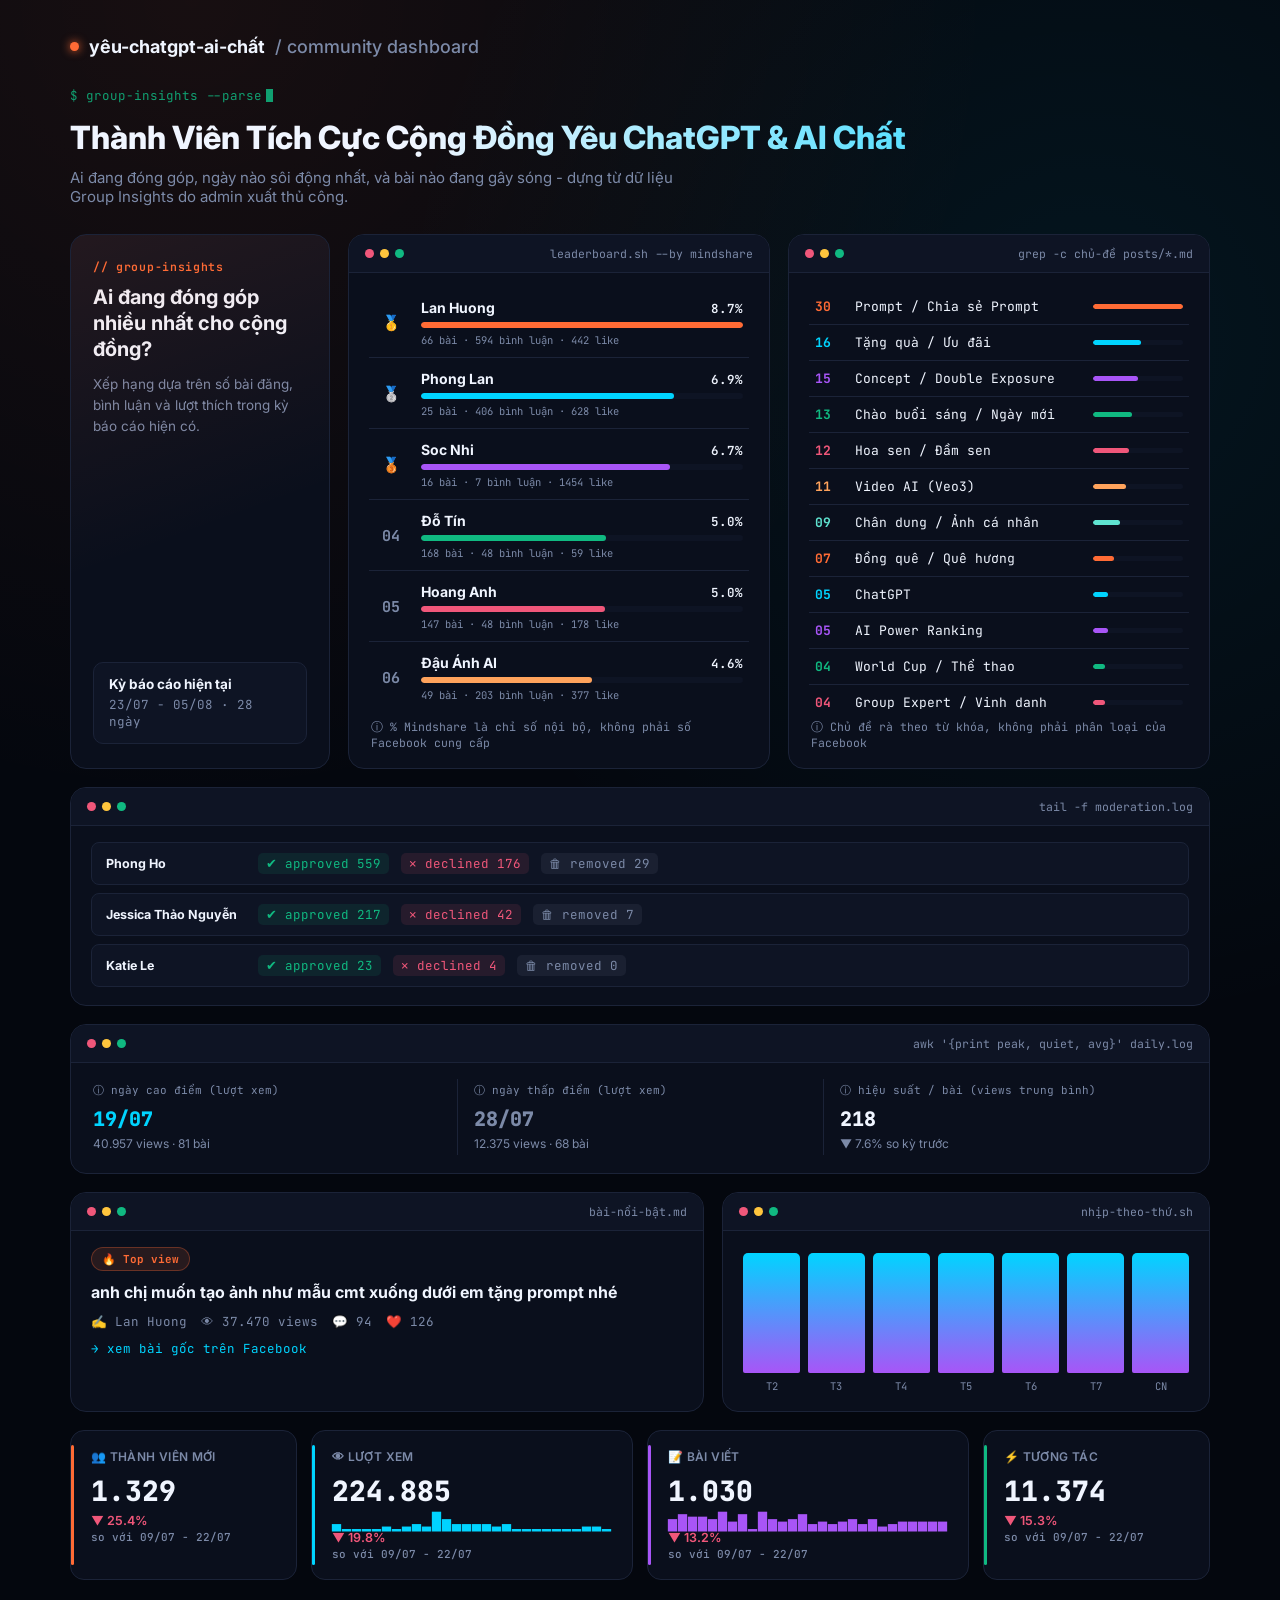
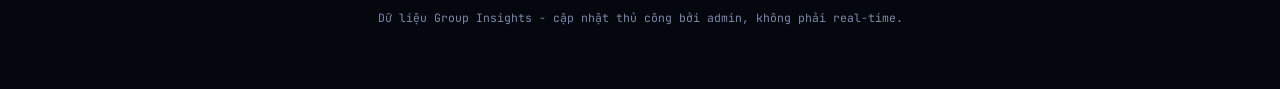
==== index.html @ 7f8bf63a "Dashboard số liệu group Facebook Yêu ChatGPT & AI Chất Đọc CSV Insights xuất tay từ Facebook, hiển t" ====
<!doctype html>
<html lang="vi">
<head>
<meta charset="UTF-8">
<meta name="viewport" content="width=device-width, initial-scale=1.0">
<title>Thành Viên Tích Cực - Yêu ChatGPT & AI Chất</title>
<link rel="stylesheet" href="style.css">
</head>
<body>
<div class="wrap">
  <header>
    <div class="brand"><span class="dot"></span>yêu-chatgpt-ai-chất <span>/ community dashboard</span></div>
  </header>

  <div class="hero">
    <div class="prompt-line">$ group-insights --parse<span class="cursor"></span></div>
    <h1>Thành Viên Tích Cực Cộng Đồng Yêu ChatGPT &amp; AI Chất</h1>
    <p>Ai đang đóng góp, ngày nào sôi động nhất, và bài nào đang gây sóng - dựng từ dữ liệu Group Insights do admin xuất thủ công.</p>
  </div>

  <div id="app">
    <div class="loading">$ đang đọc dữ liệu...</div>
  </div>

  <footer class="foot">Dữ liệu Group Insights - cập nhật thủ công bởi admin, không phải real-time.</footer>
</div>

<script src="data-parser.js"></script>
<script>
const CSV_FILE = 'Facebook_Group_Insights_8-07-2026.csv';
const numVi = new Intl.NumberFormat('vi-VN');
const fmtDate = (iso) => { const [y,m,d] = iso.split('-'); return `${d}/${m}`; };

const PALETTE = ['#FF6B35', '#00D4FF', '#A855F7', '#10B981', '#F0577A', '#FFA35C', '#5FE3D0'];
function colorFor(index) { return PALETTE[index % PALETTE.length]; }

function rankBadge(i) {
  if (i === 0) return '🥇';
  if (i === 1) return '🥈';
  if (i === 2) return '🥉';
  return String(i + 1).padStart(2, '0');
}

function renderLeaderboard(container, ranked) {
  const top = ranked.slice(0, 10);
  const max = top[0].mindsharePct;
  container.innerHTML = top.map((c, i) => `
    <div class="rank-row">
      <div class="rank-badge">${rankBadge(i)}</div>
      <div class="rank-body">
        <div class="rank-top">
          <span class="rank-name">${c.name}</span>
          <span class="rank-pct mono">${c.mindsharePct.toFixed(1)}%</span>
        </div>
        <div class="rank-bar-track"><div class="rank-bar-fill" style="width:${(c.mindsharePct / max) * 100}%;background:${colorFor(i)}"></div></div>
        <div class="rank-meta mono">${c.posts} bài · ${c.comments} bình luận · ${c.likes} like</div>
      </div>
    </div>
  `).join('');
}

function renderTopicsGrep(container, topics) {
  const sorted = [...topics].sort((a, b) => b.count - a.count);
  const max = sorted[0].count;
  container.innerHTML = sorted.map((t, i) => `
    <div class="grep-row">
      <span class="grep-count mono" style="color:${colorFor(i)}">${String(t.count).padStart(2, '0')}</span>
      <span class="grep-label">${t.label}</span>
      <span class="grep-bar-track"><span class="grep-bar-fill" style="width:${(t.count / max) * 100}%;background:${colorFor(i)}"></span></span>
    </div>
  `).join('');
}

function renderModerationLog(container, adminModeration) {
  container.innerHTML = adminModeration.map((a) => `
    <div class="modlog-row mono">
      <span class="modlog-admin">${a.admin}</span>
      <span class="modlog-tag approved">✔ approved ${numVi.format(a.postsApproved)}</span>
      <span class="modlog-tag declined">✕ declined ${numVi.format(a.postsDeclined)}</span>
      <span class="modlog-tag removed">🗑 removed ${numVi.format(a.postsRemoved)}</span>
    </div>
  `).join('');
}

const SPARK_CHARS = '▁▂▃▄▅▆▇█';
function sparkline(daily, key) {
  const sorted = [...daily].sort((a, b) => a.date.localeCompare(b.date));
  const values = sorted.map((d) => d[key]);
  const max = Math.max(...values), min = Math.min(...values);
  return values.map((v) => {
    const ratio = max === min ? 0.5 : (v - min) / (max - min);
    return SPARK_CHARS[Math.min(SPARK_CHARS.length - 1, Math.floor(ratio * SPARK_CHARS.length))];
  }).join('');
}

function renderWeekdayChart(container, weekdayActivity) {
  const labelsVi = { Monday: 'T2', Tuesday: 'T3', Wednesday: 'T4', Thursday: 'T5', Friday: 'T6', Saturday: 'T7', Sunday: 'CN' };
  const max = Math.max(...weekdayActivity.map((d) => d.value));
  container.innerHTML = weekdayActivity.map((d) => `
    <div class="weekday-col">
      <div class="weekday-bar" style="height:${Math.max((d.value / max) * 100, 4)}%" title="${labelsVi[d.weekday]}: ${numVi.format(d.value)}"></div>
      <div class="weekday-label">${labelsVi[d.weekday] || d.weekday}</div>
    </div>
  `).join('');
}

function deltaHtml(card, previousLabel) {
  if (card.pctChange === null) return '<div class="stat-delta">không có kỳ trước để so sánh</div>';
  const up = card.pctChange >= 0;
  const arrow = up ? '▲' : '▼';
  const cls = up ? 'up' : 'down';
  return `<div class="stat-delta ${cls}">${arrow} ${Math.abs(card.pctChange).toFixed(1)}%
    <span class="period">so với ${previousLabel || 'kỳ trước'}</span></div>`;
}

async function main() {
  const app = document.getElementById('app');
  let csvText;
  try {
    const res = await fetch(CSV_FILE);
    if (!res.ok) throw new Error('HTTP ' + res.status);
    csvText = await res.text();
  } catch (err) {
    app.innerHTML = `<div class="error-box">
      Không đọc được file <code>${CSV_FILE}</code>.<br>
      Nếu bạn mở file này bằng cách double-click (file://), trình duyệt sẽ chặn đọc CSV cùng thư mục vì lý do bảo mật (CORS).<br>
      Hãy chạy: <code>python3 -m http.server 8000</code> trong thư mục này rồi mở <code>http://localhost:8000</code>.
    </div>`;
    console.error(err);
    return;
  }

  const data = window.DataParser.parseGroupInsights(csvText);
  const ranked = window.DataParser.computeMindshare(data.contributors);
  const overview = window.DataParser.computeOverviewCards(data.daily);
  const periodLabel = `${fmtDate(overview.periodLabel.split(' - ')[0])} - ${fmtDate(overview.periodLabel.split(' - ')[1])}`;
  const prevLabelShort = overview.previousPeriodLabel
    ? `${fmtDate(overview.previousPeriodLabel.split(' - ')[0])} - ${fmtDate(overview.previousPeriodLabel.split(' - ')[1])}`
    : null;

  const topPost = [...data.topPosts].sort((a, b) => b.views - a.views)[0];
  const { peak, quiet } = window.DataParser.findPeakAndQuietDay(data.daily, 'viewed');
  const efficiency = window.DataParser.computeContentEfficiency(data.daily);
  const viewsSpark = sparkline(data.daily, 'viewed');
  const postsSpark = sparkline(data.daily, 'posts');

  app.innerHTML = `
    <div class="grid-main">
      <div class="info-card">
        <div>
          <div class="tag mono">// group-insights</div>
          <h2>Ai đang đóng góp nhiều nhất cho cộng đồng?</h2>
          <p>Xếp hạng dựa trên số bài đăng, bình luận và lượt thích trong kỳ báo cáo hiện có.</p>
        </div>
        <div class="period-box">
          <b>Kỳ báo cáo hiện tại</b>
          ${periodLabel} · ${data.daily.length} ngày
        </div>
      </div>

      <div class="panel">
        <div class="term-head">
          <div class="term-dots"><span class="r"></span><span class="y"></span><span class="g"></span></div>
          <span class="term-label">leaderboard.sh --by mindshare</span>
        </div>
        <div class="rank-list" id="leaderboard"></div>
        <div class="mindshare-note" title="Mindshare = Posts×3 + Comments×1 + Likes×0.5, chuẩn hoá theo tổng. Xem docs/adr/0001-mindshare-score-formula.md">ⓘ % Mindshare là chỉ số nội bộ, không phải số Facebook cung cấp</div>
      </div>

      <div class="panel">
        <div class="term-head">
          <div class="term-dots"><span class="r"></span><span class="y"></span><span class="g"></span></div>
          <span class="term-label">grep -c chủ-đề posts/*.md</span>
        </div>
        <div class="grep-list" id="topics-grep"></div>
        <div class="mindshare-note" id="topics-note"></div>
      </div>
    </div>

    <div class="panel" style="margin-top:18px">
      <div class="term-head">
        <div class="term-dots"><span class="r"></span><span class="y"></span><span class="g"></span></div>
        <span class="term-label">tail -f moderation.log</span>
      </div>
      <div class="modlog" id="modlog"></div>
    </div>

    <div class="panel" style="margin-top:18px">
      <div class="term-head">
        <div class="term-dots"><span class="r"></span><span class="y"></span><span class="g"></span></div>
        <span class="term-label">awk '{print peak, quiet, avg}' daily.log</span>
      </div>
      <div class="pulse-row">
        <div class="pulse-col">
          <div class="pulse-label">ⓘ ngày cao điểm (lượt xem)</div>
          <div class="pulse-value peak">${fmtDate(peak.date)}</div>
          <div class="pulse-sub">${numVi.format(peak.viewed)} views · ${peak.posts} bài</div>
        </div>
        <div class="pulse-col">
          <div class="pulse-label">ⓘ ngày thấp điểm (lượt xem)</div>
          <div class="pulse-value quiet">${fmtDate(quiet.date)}</div>
          <div class="pulse-sub">${numVi.format(quiet.viewed)} views · ${quiet.posts} bài</div>
        </div>
        <div class="pulse-col">
          <div class="pulse-label">ⓘ hiệu suất / bài (views trung bình)</div>
          <div class="pulse-value">${numVi.format(Math.round(efficiency.currentAvg))}</div>
          <div class="pulse-sub">${efficiency.pctChange === null ? 'không có kỳ trước' : `${efficiency.pctChange >= 0 ? '▲' : '▼'} ${Math.abs(efficiency.pctChange).toFixed(1)}% so kỳ trước`}</div>
        </div>
      </div>
    </div>

    <div class="row-2col">
      <div class="panel">
        <div class="term-head">
          <div class="term-dots"><span class="r"></span><span class="y"></span><span class="g"></span></div>
          <span class="term-label">bài-nổi-bật.md</span>
        </div>
        <div class="spotlight">
          <span class="spotlight-badge">🔥 Top view</span>
          <div class="spotlight-title">${topPost.title.length > 140 ? topPost.title.slice(0, 140) + '…' : topPost.title}</div>
          <div class="spotlight-meta">
            <span>✍️ ${topPost.member}</span>
            <span>👁 ${numVi.format(topPost.views)} views</span>
            <span>💬 ${numVi.format(topPost.comments)}</span>
            <span>❤️ ${numVi.format(topPost.reactions)}</span>
          </div>
          <a class="spotlight-link" href="${topPost.link}" target="_blank" rel="noopener">→ xem bài gốc trên Facebook</a>
        </div>
      </div>
      <div class="panel">
        <div class="term-head">
          <div class="term-dots"><span class="r"></span><span class="y"></span><span class="g"></span></div>
          <span class="term-label">nhịp-theo-thứ.sh</span>
        </div>
        <div class="weekday-chart" id="weekday-chart"></div>
      </div>
    </div>

    <div class="stats-row">
      <div class="stat-card" style="--stat-color:var(--orange)">
        <div class="stat-label">👥 Thành viên mới</div>
        <div class="stat-value">${numVi.format(overview.cards.joined.current)}</div>
        ${deltaHtml(overview.cards.joined, prevLabelShort)}
      </div>
      <div class="stat-card" style="--stat-color:var(--cyan)">
        <div class="stat-label">👁 Lượt xem</div>
        <div class="stat-value">${numVi.format(overview.cards.viewed.current)}</div>
        <div class="sparkline" style="color:var(--cyan)">${viewsSpark}</div>
        ${deltaHtml(overview.cards.viewed, prevLabelShort)}
      </div>
      <div class="stat-card" style="--stat-color:var(--purple)">
        <div class="stat-label">📝 Bài viết</div>
        <div class="stat-value">${numVi.format(overview.cards.posts.current)}</div>
        <div class="sparkline" style="color:var(--purple)">${postsSpark}</div>
        ${deltaHtml(overview.cards.posts, prevLabelShort)}
      </div>
      <div class="stat-card" style="--stat-color:var(--green)">
        <div class="stat-label">⚡ Tương tác</div>
        <div class="stat-value">${numVi.format(overview.cards.interactions.current)}</div>
        ${deltaHtml(overview.cards.interactions, prevLabelShort)}
      </div>
    </div>
  `;

  renderLeaderboard(document.getElementById('leaderboard'), ranked);
  renderWeekdayChart(document.getElementById('weekday-chart'), data.weekdayActivity);
  renderModerationLog(document.getElementById('modlog'), data.adminModeration);

  try {
    const topicsRes = await fetch('topics.json');
    const topicsData = await topicsRes.json();
    renderTopicsGrep(document.getElementById('topics-grep'), topicsData.topics);
    const noteEl = document.getElementById('topics-note');
    noteEl.textContent = 'ⓘ Chủ đề rà theo từ khóa, không phải phân loại của Facebook';
    noteEl.title = topicsData.note;
  } catch (err) {
    document.getElementById('topics-grep').innerHTML = '<div class="loading">Chưa có dữ liệu chủ đề (topics.json).</div>';
    console.error(err);
  }

}

main();
</script>
</body>
</html>
---- style.css ----
@import url('https://fonts.googleapis.com/css2?family=JetBrains+Mono:wght@400;500;600;700&family=Inter:wght@400;500;600;700;800&display=swap');

:root {
  --bg: #04070E;
  --panel: #0A0F1C;
  --panel-2: #0E1424;
  --border: #1B2338;
  --text: #F0F5FF;
  --muted: #7C8AA8;
  --orange: #FF6B35;
  --cyan: #00D4FF;
  --green: #10B981;
  --purple: #A855F7;
  --red: #F0577A;
}

* { box-sizing: border-box; }

body {
  margin: 0;
  background: var(--bg);
  background-image: radial-gradient(circle at 15% 0%, rgba(255,107,53,0.08), transparent 40%),
                     radial-gradient(circle at 85% 20%, rgba(0,212,255,0.07), transparent 40%);
  color: var(--text);
  font-family: 'Inter', -apple-system, sans-serif;
  -webkit-font-smoothing: antialiased;
}

.mono { font-family: 'JetBrains Mono', monospace; }

.wrap { max-width: 1180px; margin: 0 auto; padding: 24px 20px 64px; }

header {
  display: flex;
  align-items: center;
  justify-content: space-between;
  padding: 12px 0 30px;
}
.brand { font-size: 18px; font-weight: 700; display: flex; align-items: center; gap: 10px; }
.brand .dot { width: 9px; height: 9px; border-radius: 50%; background: var(--orange); box-shadow: 0 0 10px var(--orange); }
.brand span { color: var(--muted); font-weight: 500; }

.prompt-line {
  font-family: 'JetBrains Mono', monospace;
  font-size: 12.5px;
  color: var(--green);
  margin: 0 0 14px;
  opacity: 0.85;
}
.prompt-line .cursor { display: inline-block; width: 7px; height: 13px; background: var(--green); margin-left: 4px; animation: blink 1.1s steps(1) infinite; vertical-align: -2px; }
@keyframes blink { 50% { opacity: 0; } }

.hero h1 {
  font-size: 32px; margin: 0 0 10px; font-weight: 800; line-height: 1.25;
  background: linear-gradient(90deg, #F0F5FF 30%, var(--cyan));
  -webkit-background-clip: text; background-clip: text; color: transparent;
}
.hero p { color: var(--muted); margin: 0 0 28px; font-size: 15px; max-width: 640px; }

.grid-main {
  display: grid;
  grid-template-columns: 260px 1fr 1fr;
  gap: 18px;
  align-items: stretch;
}
@media (max-width: 1050px) and (min-width: 821px) {
  .grid-main { grid-template-columns: 1fr 1fr; }
  .grid-main .info-card { grid-column: 1 / -1; }
}

.info-card {
  background: var(--panel);
  border: 1px solid var(--border);
  border-radius: 16px;
  padding: 24px 22px;
  display: flex;
  flex-direction: column;
  justify-content: space-between;
  position: relative;
  overflow: hidden;
}
.info-card::before {
  content: '';
  position: absolute; inset: 0;
  background: linear-gradient(160deg, rgba(255,107,53,0.10), transparent 55%);
  pointer-events: none;
}
.info-card .tag { font-family: 'JetBrains Mono', monospace; color: var(--orange); font-size: 11.5px; font-weight: 600; letter-spacing: 0.06em; }
.info-card h2 { font-size: 20px; line-height: 1.3; margin: 10px 0 12px; font-weight: 700; }
.info-card p { color: var(--muted); font-size: 13.5px; line-height: 1.55; margin: 0 0 20px; }
.info-card .period-box {
  background: var(--panel-2);
  border: 1px solid var(--border);
  border-radius: 10px;
  padding: 13px 15px;
  font-size: 12.5px;
  color: var(--muted);
  font-family: 'JetBrains Mono', monospace;
}
.info-card .period-box b { color: var(--text); display: block; margin-bottom: 4px; font-size: 13.5px; font-family: 'Inter', sans-serif; }

.panel {
  background: var(--panel);
  border: 1px solid var(--border);
  border-radius: 16px;
  padding: 0 20px 18px;
  display: flex;
  flex-direction: column;
  overflow: hidden;
}

/* Chrome cửa sổ terminal - chữ ký thị giác của dashboard, khớp với block code trên trang cá nhân của Phong */
.term-head {
  display: flex; align-items: center; justify-content: space-between;
  margin: 0 -20px 16px; padding: 11px 16px;
  background: var(--panel-2); border-bottom: 1px solid var(--border);
}
.term-dots { display: flex; gap: 6px; }
.term-dots span { width: 9px; height: 9px; border-radius: 50%; display: block; }
.term-dots .r { background: #F0577A; }
.term-dots .y { background: #FFC53D; }
.term-dots .g { background: #10B981; }
.term-label { font-family: 'JetBrains Mono', monospace; font-size: 11.5px; color: var(--muted); }

.mindshare-note {
  font-size: 11.5px; color: var(--muted); margin: 10px 2px 0; font-family: 'JetBrains Mono', monospace;
}

/* Leaderboard (thay treemap) */
.rank-list {
  display: flex;
  flex-direction: column;
  gap: 2px;
  max-height: 420px;
  overflow-y: auto;
}
.rank-row {
  display: flex;
  align-items: center;
  gap: 14px;
  padding: 10px 6px;
  border-bottom: 1px solid var(--border);
}
.rank-row:last-child { border-bottom: none; }
.rank-badge {
  width: 32px; flex-shrink: 0; text-align: center;
  font-family: 'JetBrains Mono', monospace; font-weight: 700; color: var(--muted); font-size: 15px;
}
.rank-body { flex: 1; min-width: 0; }
.rank-top { display: flex; justify-content: space-between; align-items: baseline; margin-bottom: 5px; }
.rank-name { font-weight: 700; font-size: 14px; overflow: hidden; text-overflow: ellipsis; white-space: nowrap; }
.rank-pct { font-size: 12.5px; color: var(--text); font-weight: 600; }
.rank-bar-track { height: 6px; background: var(--panel-2); border-radius: 4px; overflow: hidden; margin-bottom: 5px; }
.rank-bar-fill { height: 100%; border-radius: 4px; }
.rank-meta { font-size: 10.5px; color: var(--muted); }

/* Topics as grep-style output (thay word cloud) */
.grep-list {
  display: flex;
  flex-direction: column;
  gap: 0;
  max-height: 420px;
  overflow-y: auto;
  font-family: 'JetBrains Mono', monospace;
}
.grep-row {
  display: grid;
  grid-template-columns: 28px 1fr 90px;
  align-items: center;
  gap: 12px;
  padding: 9px 6px;
  border-bottom: 1px solid var(--border);
  font-size: 13px;
}
.grep-row:last-child { border-bottom: none; }
.grep-count { font-weight: 700; }
.grep-label { color: var(--text); }
.grep-bar-track { height: 5px; background: var(--panel-2); border-radius: 3px; overflow: hidden; }
.grep-bar-fill { display: block; height: 100%; border-radius: 3px; }

/* Moderation log */
.modlog { display: flex; flex-direction: column; gap: 8px; }
.modlog-row {
  display: flex; flex-wrap: wrap; align-items: center; gap: 12px;
  background: var(--panel-2); border: 1px solid var(--border); border-radius: 8px;
  padding: 10px 14px; font-size: 12.5px;
}
.modlog-admin { font-weight: 700; color: var(--text); min-width: 140px; font-family: 'Inter', sans-serif; }
.modlog-tag { padding: 2px 8px; border-radius: 5px; }
.modlog-tag.approved { color: var(--green); background: rgba(16,185,129,0.1); }
.modlog-tag.declined { color: var(--red); background: rgba(240,87,122,0.1); }
.modlog-tag.removed { color: var(--muted); background: rgba(124,138,168,0.1); }

.stats-row {
  display: grid;
  grid-template-columns: repeat(4, 1fr);
  gap: 14px;
  margin-top: 18px;
}

.stat-card {
  background: var(--panel);
  border: 1px solid var(--border);
  border-radius: 14px;
  padding: 18px 20px;
  position: relative;
}
.stat-card::before {
  content: ''; position: absolute; left: 0; top: 14px; bottom: 14px; width: 3px; border-radius: 3px;
  background: var(--stat-color, var(--orange));
}
.stat-label { display: flex; align-items: center; gap: 8px; color: var(--muted); font-size: 12px; font-weight: 600; text-transform: uppercase; letter-spacing: 0.03em; }
.stat-value { font-size: 28px; font-weight: 800; margin: 8px 0 4px; font-family: 'JetBrains Mono', monospace; }
.stat-delta { font-size: 12.5px; font-weight: 600; }
.stat-delta.up { color: var(--green); }
.stat-delta.down { color: var(--red); }
.stat-delta .period { color: var(--muted); font-weight: 500; display: block; margin-top: 2px; font-family: 'JetBrains Mono', monospace; font-size: 11px; }

.row-2col {
  display: grid;
  grid-template-columns: 1.3fr 1fr;
  gap: 18px;
  margin-top: 18px;
}

.spotlight {
  display: flex;
  flex-direction: column;
  gap: 10px;
}
.spotlight-badge {
  display: inline-flex; align-items: center; gap: 6px; align-self: flex-start;
  background: rgba(255,107,53,0.12); border: 1px solid rgba(255,107,53,0.3); color: var(--orange);
  font-family: 'JetBrains Mono', monospace; font-size: 11px; font-weight: 700; padding: 4px 10px; border-radius: 20px;
}
.spotlight-title { font-size: 16px; font-weight: 700; line-height: 1.4; }
.spotlight-meta { color: var(--muted); font-size: 12.5px; font-family: 'JetBrains Mono', monospace; display: flex; gap: 14px; flex-wrap: wrap; }
.spotlight-link { color: var(--cyan); font-size: 12.5px; text-decoration: none; font-family: 'JetBrains Mono', monospace; }
.spotlight-link:hover { text-decoration: underline; }

.weekday-chart { display: flex; align-items: flex-end; gap: 8px; height: 140px; margin-top: 6px; }
.weekday-col { flex: 1; display: flex; flex-direction: column; align-items: center; justify-content: flex-end; gap: 6px; height: 100%; }
.weekday-bar { width: 100%; border-radius: 5px 5px 2px 2px; background: linear-gradient(180deg, var(--cyan), var(--purple)); min-height: 4px; }
.weekday-label { font-size: 10.5px; color: var(--muted); font-family: 'JetBrains Mono', monospace; }

/* Sparkline ASCII trong stat card */
.sparkline { font-family: 'JetBrains Mono', monospace; font-size: 15px; letter-spacing: 1px; margin-top: 6px; line-height: 1; }

/* Panel 3 cột: ngày cao điểm / thấp điểm / hiệu suất nội dung */
.pulse-row { display: grid; grid-template-columns: repeat(3, 1fr); gap: 0; }
.pulse-col { padding: 4px 16px; border-left: 1px solid var(--border); }
.pulse-col:first-child { border-left: none; padding-left: 2px; }
.pulse-label { font-family: 'JetBrains Mono', monospace; font-size: 11px; color: var(--muted); margin-bottom: 8px; }
.pulse-value { font-size: 20px; font-weight: 800; font-family: 'JetBrains Mono', monospace; }
.pulse-sub { font-size: 12px; color: var(--muted); margin-top: 4px; }
.pulse-value.peak { color: var(--cyan); }
.pulse-value.quiet { color: var(--muted); }

.loading, .error-box { padding: 60px 20px; text-align: center; color: var(--muted); font-family: 'JetBrains Mono', monospace; font-size: 13px; }
.error-box { color: var(--red); }
.error-box code { background: var(--panel-2); padding: 2px 6px; border-radius: 4px; }

footer.foot {
  margin-top: 30px; text-align: center; color: var(--muted); font-size: 11.5px; font-family: 'JetBrains Mono', monospace;
}

@media (max-width: 820px) {
  .grid-main { grid-template-columns: 1fr; }
  .row-2col { grid-template-columns: 1fr; }
  .stats-row { grid-template-columns: repeat(2, 1fr); }
}
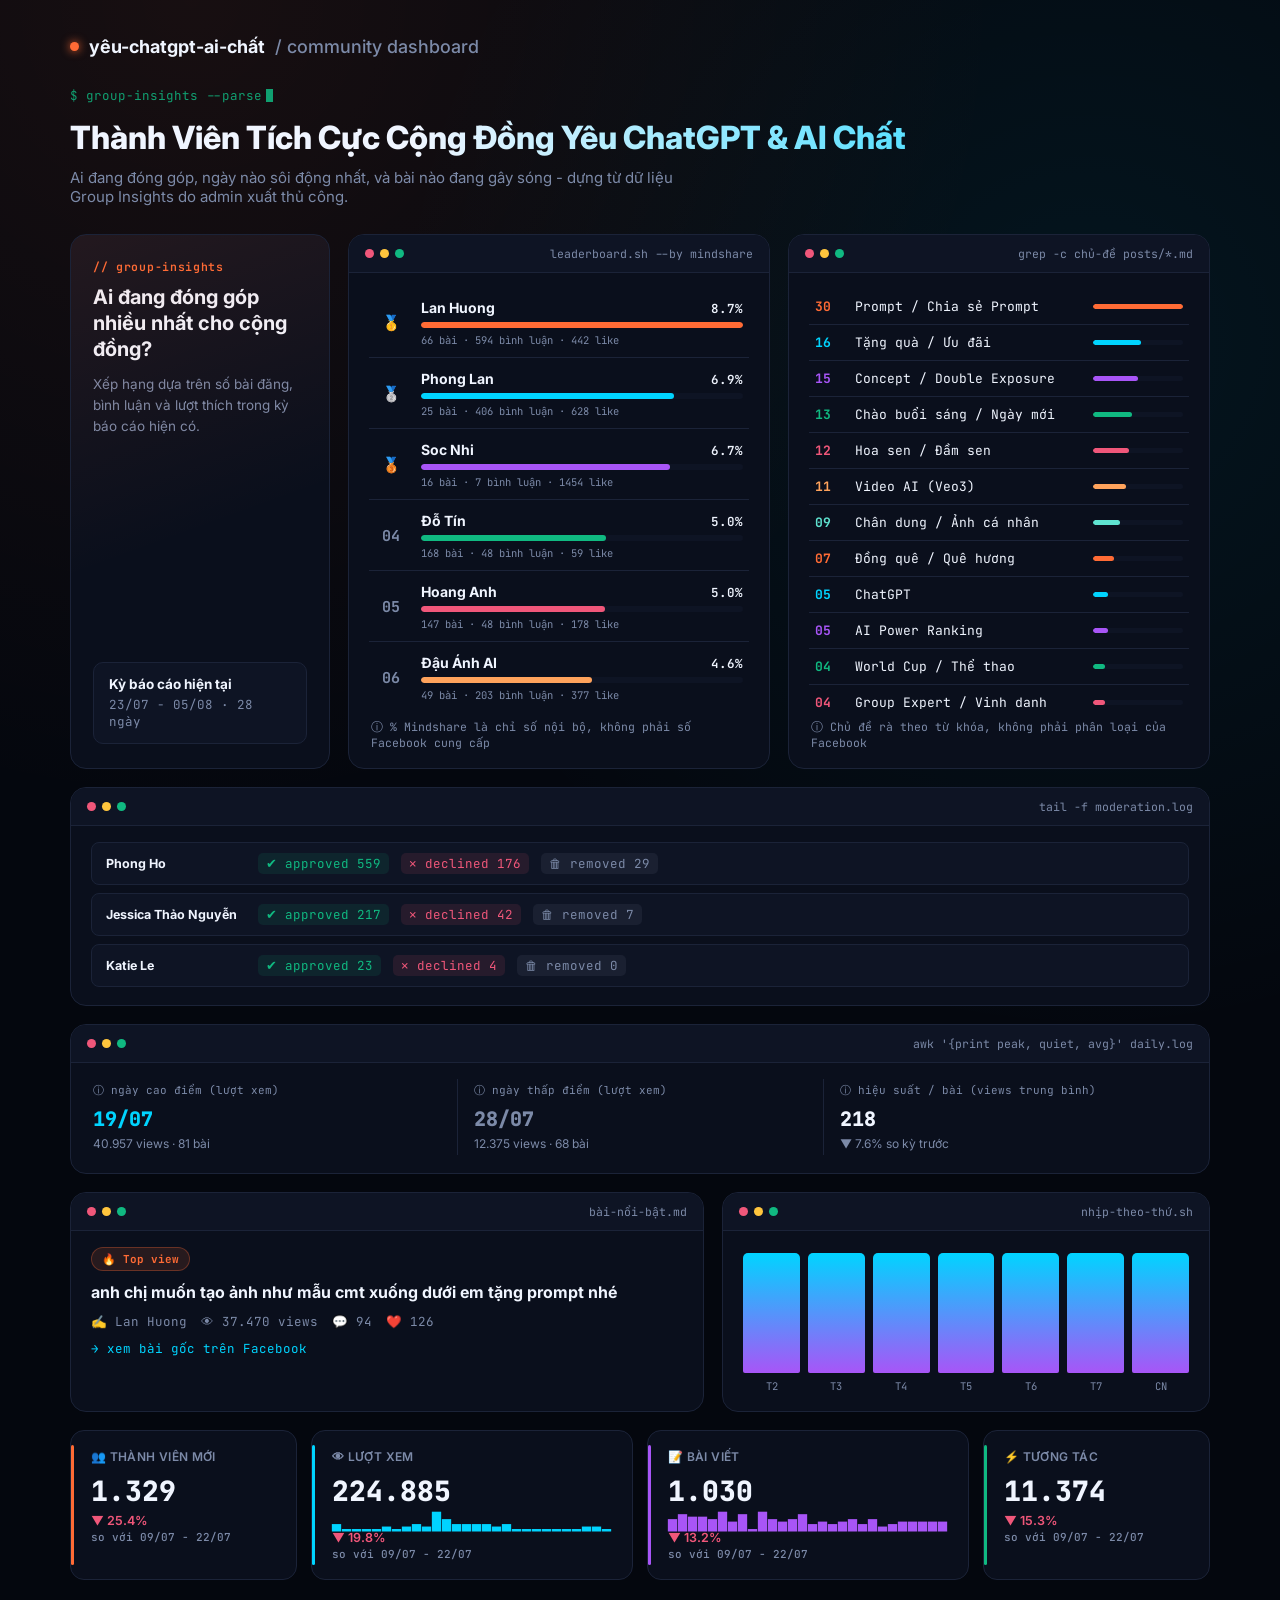
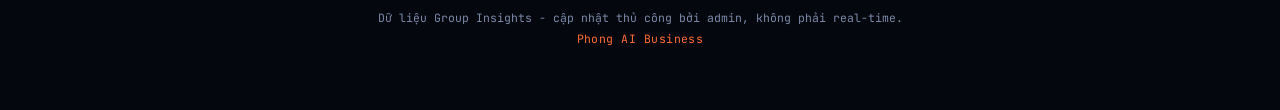
==== commit bb14471c: "Thêm dòng "Phong AI Business" vào footer Co-Authored-By: Claude Sonnet 5 <noreply@anthropic.com> Cla" ====
--- a/index.html
+++ b/index.html
@@ -22,7 +22,10 @@
     <div class="loading">$ đang đọc dữ liệu...</div>
   </div>
 
-  <footer class="foot">Dữ liệu Group Insights - cập nhật thủ công bởi admin, không phải real-time.</footer>
+  <footer class="foot">
+    Dữ liệu Group Insights - cập nhật thủ công bởi admin, không phải real-time.
+    <div class="foot-brand">Phong AI Business</div>
+  </footer>
 </div>
 
 <script src="data-parser.js"></script>
--- a/style.css
+++ b/style.css
@@ -264,6 +264,10 @@
   margin-top: 30px; text-align: center; color: var(--muted); font-size: 11.5px; font-family: 'JetBrains Mono', monospace;
 }
 
+.foot-brand {
+  margin-top: 6px; color: var(--orange); letter-spacing: 0.04em;
+}
+
 @media (max-width: 820px) {
   .grid-main { grid-template-columns: 1fr; }
   .row-2col { grid-template-columns: 1fr; }
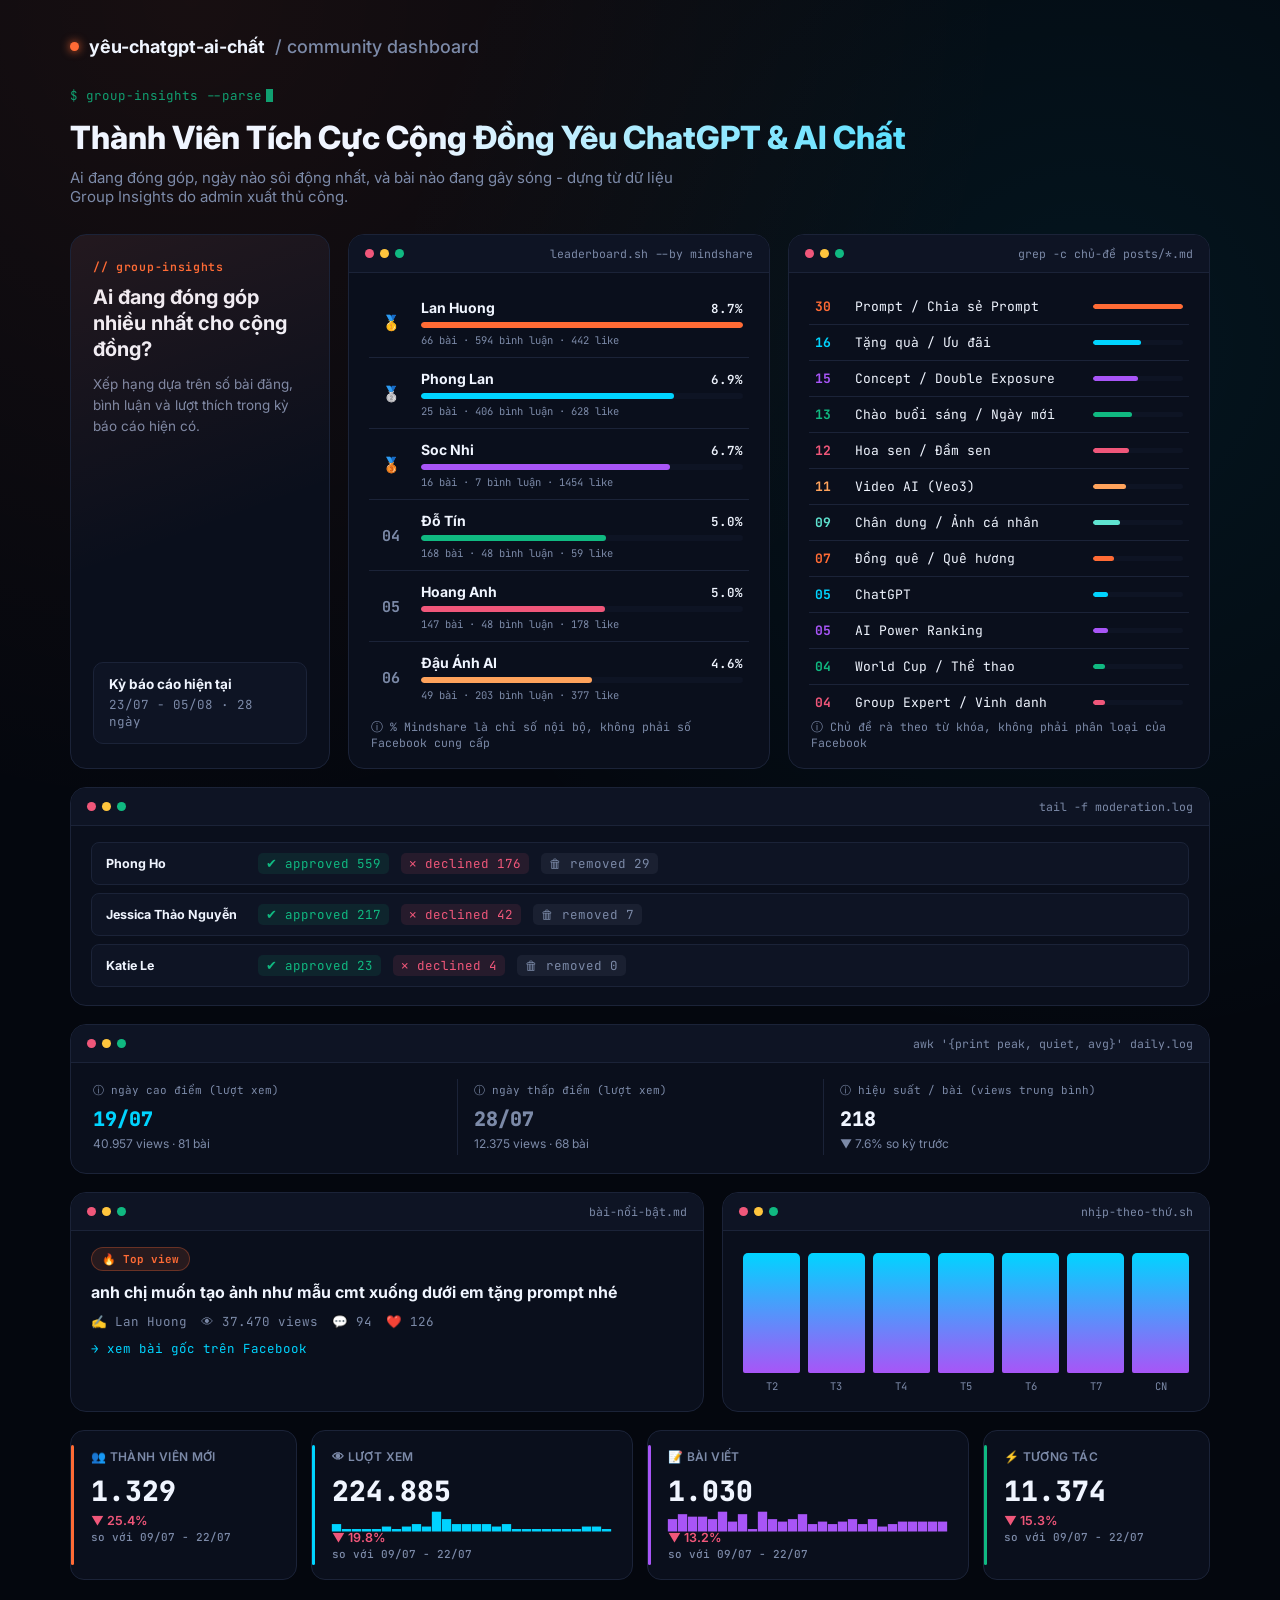
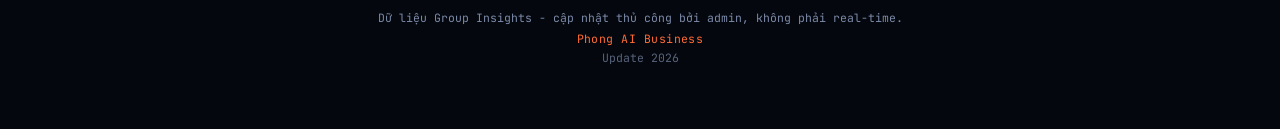
==== commit a2b7a4f8: "Thêm dòng update 2026 vào chân trang" ====
--- a/index.html
+++ b/index.html
@@ -25,6 +25,7 @@
   <footer class="foot">
     Dữ liệu Group Insights - cập nhật thủ công bởi admin, không phải real-time.
     <div class="foot-brand">Phong AI Business</div>
+    <div class="foot-update">Update 2026</div>
   </footer>
 </div>
 
--- a/style.css
+++ b/style.css
@@ -268,6 +268,10 @@
   margin-top: 6px; color: var(--orange); letter-spacing: 0.04em;
 }
 
+.foot-update {
+  margin-top: 4px; color: var(--muted); opacity: 0.7;
+}
+
 @media (max-width: 820px) {
   .grid-main { grid-template-columns: 1fr; }
   .row-2col { grid-template-columns: 1fr; }
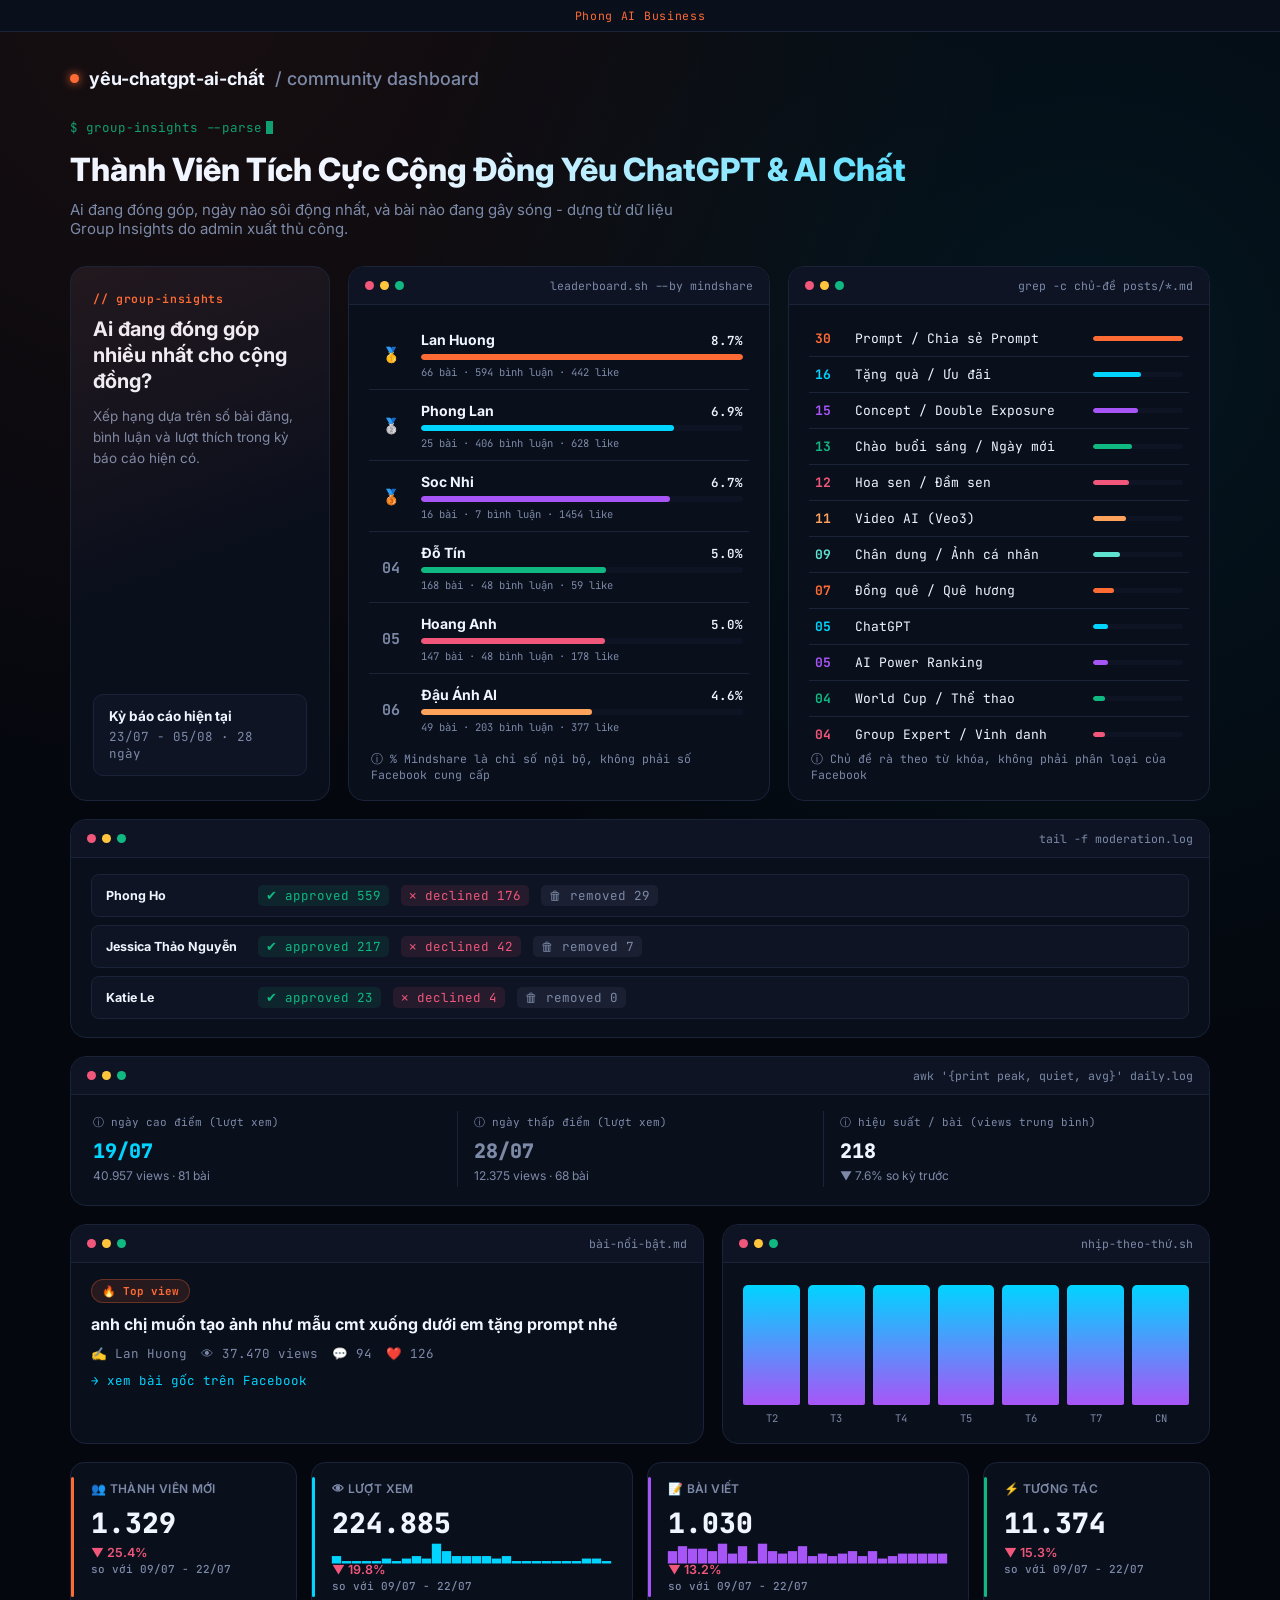
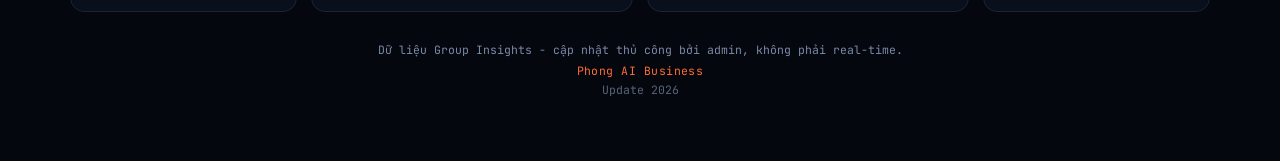
==== commit c9124a46: "Thêm dòng thương hiệu Phong AI Business ở đầu trang Co-Authored-By: Claude Sonnet 5 <noreply@anthrop" ====
--- a/index.html
+++ b/index.html
@@ -7,6 +7,7 @@
 <link rel="stylesheet" href="style.css">
 </head>
 <body>
+<div class="top-bar">Phong AI Business</div>
 <div class="wrap">
   <header>
     <div class="brand"><span class="dot"></span>yêu-chatgpt-ai-chất <span>/ community dashboard</span></div>
--- a/style.css
+++ b/style.css
@@ -28,6 +28,17 @@
 
 .mono { font-family: 'JetBrains Mono', monospace; }
 
+.top-bar {
+  text-align: center;
+  padding: 8px 20px;
+  font-family: 'JetBrains Mono', monospace;
+  font-size: 11.5px;
+  letter-spacing: 0.06em;
+  color: var(--orange);
+  background: var(--panel);
+  border-bottom: 1px solid var(--border);
+}
+
 .wrap { max-width: 1180px; margin: 0 auto; padding: 24px 20px 64px; }
 
 header {
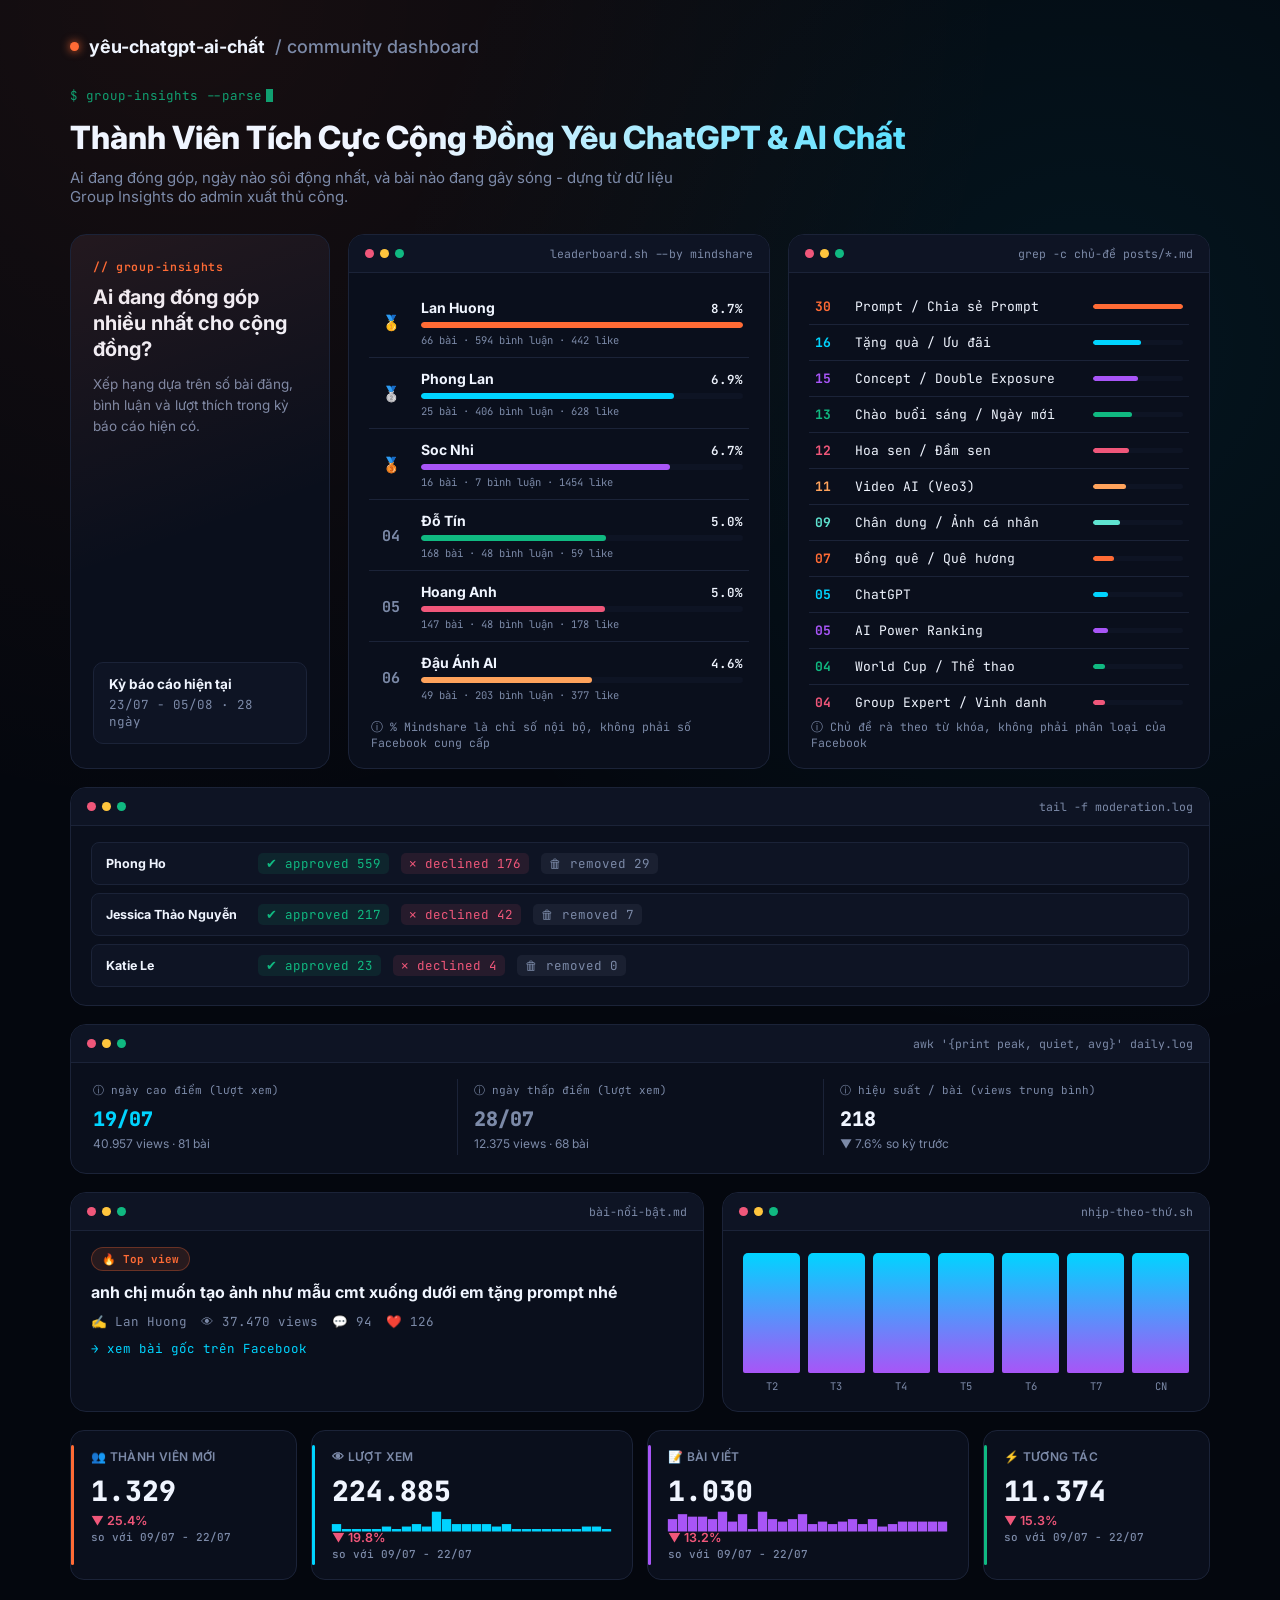
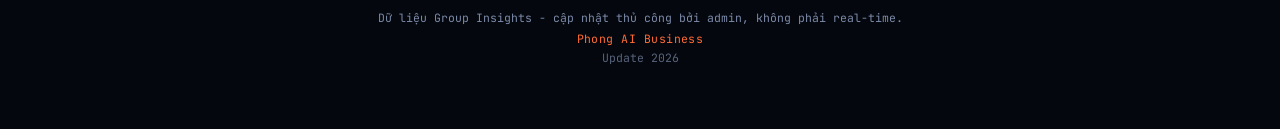
==== commit df27ce1a: "Bỏ dòng thương hiệu Phong AI Business ở đầu trang Claude-Session: https://claude.ai/code/session_01R" ====
--- a/index.html
+++ b/index.html
@@ -7,7 +7,6 @@
 <link rel="stylesheet" href="style.css">
 </head>
 <body>
-<div class="top-bar">Phong AI Business</div>
 <div class="wrap">
   <header>
     <div class="brand"><span class="dot"></span>yêu-chatgpt-ai-chất <span>/ community dashboard</span></div>
--- a/style.css
+++ b/style.css
@@ -28,17 +28,6 @@
 
 .mono { font-family: 'JetBrains Mono', monospace; }
 
-.top-bar {
-  text-align: center;
-  padding: 8px 20px;
-  font-family: 'JetBrains Mono', monospace;
-  font-size: 11.5px;
-  letter-spacing: 0.06em;
-  color: var(--orange);
-  background: var(--panel);
-  border-bottom: 1px solid var(--border);
-}
-
 .wrap { max-width: 1180px; margin: 0 auto; padding: 24px 20px 64px; }
 
 header {
